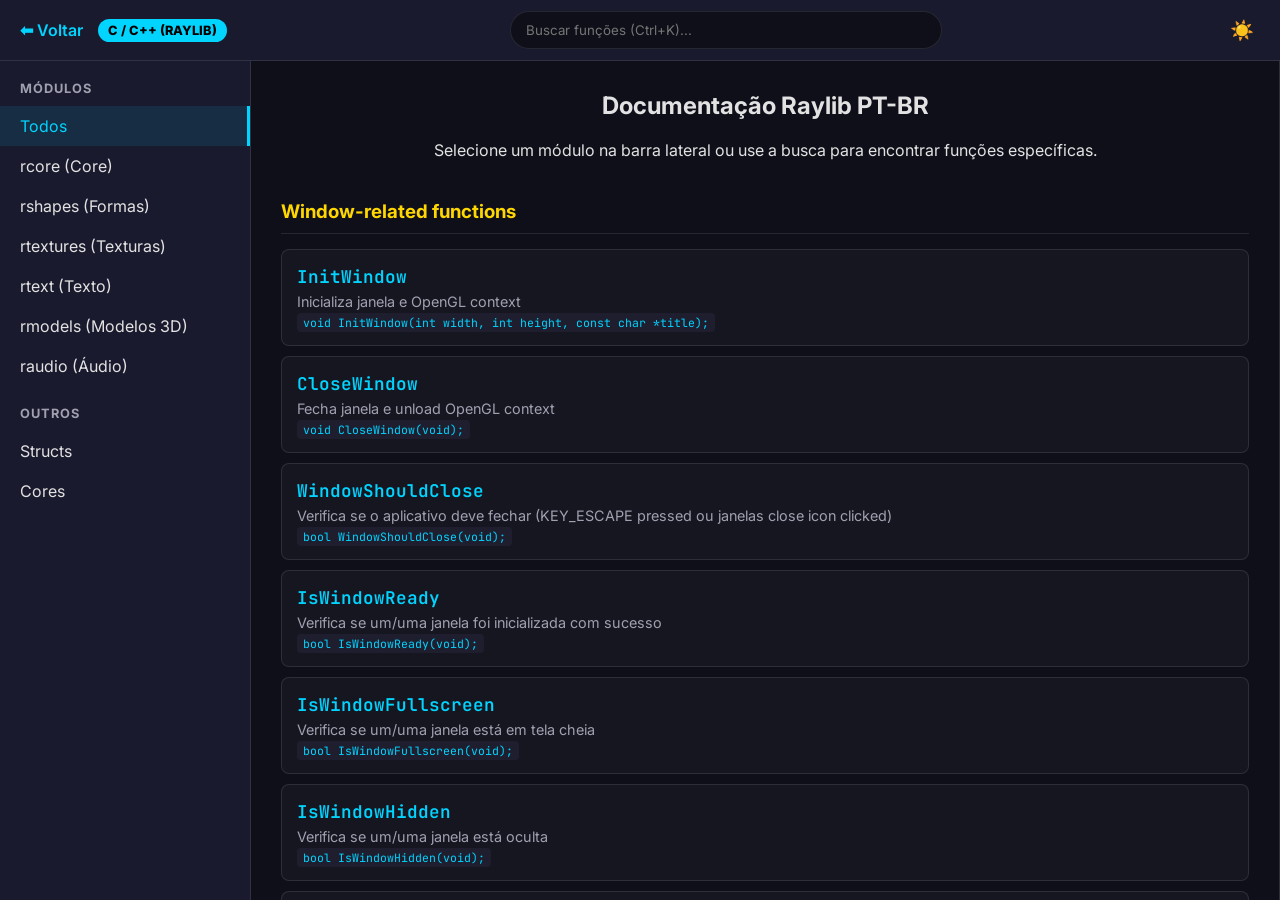
==== public/docs.html @ d9f0be06 "Initial commit - Modern Raylib documentation in PT-BR" ====
<!DOCTYPE html>
<html lang="pt-BR">
<head>
    <meta charset="UTF-8">
    <meta name="viewport" content="width=device-width, initial-scale=1.0">
    <title>Raylib Docs</title>
    <link rel="preconnect" href="https://fonts.googleapis.com">
    <link rel="preconnect" href="https://fonts.gstatic.com" crossorigin>
    <link href="https://fonts.googleapis.com/css2?family=Inter:wght@300;400;600&family=JetBrains+Mono:wght@400;700&display=swap" rel="stylesheet">
    <link rel="stylesheet" href="styles.css">
</head>
<body>
    <!-- Topbar -->
    <header class="topbar">
        <div class="logo">
            <a href="index.html">⬅ Voltar</a>
            <span id="current-lang-badge">Raylib</span>
        </div>
        <div class="search-container">
            <input type="text" id="search-input" placeholder="Buscar funções (Ctrl+K)...">
        </div>
        <div class="controls">
            <button id="theme-toggle">☀️</button>
        </div>
    </header>

    <div class="layout">
        <!-- Sidebar -->
        <aside class="sidebar">
            <nav id="nav-modules">
                <h3>Módulos</h3>
                <ul>
                    <li data-module="all" class="active">Todos</li>
                    <li data-module="rcore">rcore (Core)</li>
                    <li data-module="rshapes">rshapes (Formas)</li>
                    <li data-module="rtextures">rtextures (Texturas)</li>
                    <li data-module="rtext">rtext (Texto)</li>
                    <li data-module="rmodels">rmodels (Modelos 3D)</li>
                    <li data-module="raudio">raudio (Áudio)</li>
                </ul>
                
                <h3>Outros</h3>
                <ul>
                    <li data-view="structs">Structs</li>
                    <li data-view="colors">Cores</li>
                </ul>
            </nav>
        </aside>

        <!-- Main Content -->
        <main class="content">
            <div id="welcome-msg" class="welcome-msg">
                <h2>Documentação Raylib PT-BR</h2>
                <p>Selecione um módulo na barra lateral ou use a busca para encontrar funções específicas.</p>
                
                <div class="getting-started" id="getting-started-node" style="display: none;">
                    <h3>Começando com node-raylib</h3>
                    <pre><code>npm install raylib</code></pre>
                    <pre><code>const r = require('raylib');

r.InitWindow(800, 450, "Olá Mundo");
r.SetTargetFPS(60);

while (!r.WindowShouldClose()) {
    r.BeginDrawing();
    r.ClearBackground(r.RAYWHITE);
    r.DrawText("node-raylib funciona!", 190, 200, 20, r.LIGHTGRAY);
    r.EndDrawing();
}

r.CloseWindow();</code></pre>
                </div>
            </div>

            <div id="results-container">
                <!-- Functions will be rendered here -->
            </div>
        </main>

        <!-- Right Panel (Details) -->
        <aside class="details-panel" id="details-panel">
            <div class="details-content">
                <button id="close-details">×</button>
                <div id="details-body">
                    <p class="placeholder">Selecione uma função para ver os detalhes.</p>
                </div>
            </div>
        </aside>
    </div>

    <script src="data.js"></script>
    <script src="app.js"></script>
</body>
</html>
---- public/styles.css ----
:root {
    /* Dark Theme (Default) */
    --bg-main: #0f0f1a;
    --bg-sidebar: #1a1a2e;
    --bg-panel: #161625;
    --bg-card: rgba(255, 255, 255, 0.03);
    --bg-card-hover: rgba(255, 255, 255, 0.08);
    --text-main: #e2e2e2;
    --text-muted: #a0a0b0;
    --border-color: rgba(255, 255, 255, 0.1);
    --accent: #00d4ff;
    --accent-hover: #00b0d4;
    --raylib-yellow: #FFD700;
    --code-bg: #1e1e2f;
    --code-text: #00d4ff;
}

[data-theme="light"] {
    --bg-main: #f5f6f8;
    --bg-sidebar: #ffffff;
    --bg-panel: #ffffff;
    --bg-card: #ffffff;
    --bg-card-hover: #f0f2f5;
    --text-main: #1a1a2e;
    --text-muted: #5a5a6e;
    --border-color: #e0e0e0;
    --accent: #0077cc;
    --accent-hover: #005fa3;
    --raylib-yellow: #d4b200;
    --code-bg: #f0f2f5;
    --code-text: #005fa3;
}

body {
    margin: 0;
    font-family: 'Inter', sans-serif;
    background-color: var(--bg-main);
    color: var(--text-main);
    height: 100vh;
    display: flex;
    flex-direction: column;
    overflow: hidden;
    transition: background-color 0.3s, color 0.3s;
}

/* Typography */
h1, h2, h3, h4 { margin-top: 0; }
a { color: var(--accent); text-decoration: none; }
a:hover { text-decoration: underline; }
code {
    font-family: 'JetBrains Mono', monospace;
    background: var(--code-bg);
    color: var(--code-text);
    padding: 2px 6px;
    border-radius: 4px;
    font-size: 0.9em;
}
pre {
    background: var(--code-bg);
    padding: 15px;
    border-radius: 8px;
    overflow-x: auto;
}
pre code {
    background: transparent;
    color: var(--text-main);
    padding: 0;
}

/* Topbar */
.topbar {
    height: 60px;
    background: var(--bg-sidebar);
    border-bottom: 1px solid var(--border-color);
    display: flex;
    align-items: center;
    justify-content: space-between;
    padding: 0 20px;
    z-index: 10;
}

.logo {
    display: flex;
    align-items: center;
    gap: 15px;
    font-weight: 600;
}

#current-lang-badge {
    background: var(--accent);
    color: var(--bg-main);
    padding: 4px 10px;
    border-radius: 20px;
    font-size: 0.8rem;
    font-weight: 800;
    text-transform: uppercase;
}

.search-container input {
    width: 400px;
    padding: 10px 15px;
    border-radius: 20px;
    border: 1px solid var(--border-color);
    background: var(--bg-main);
    color: var(--text-main);
    font-family: 'Inter', sans-serif;
    outline: none;
    transition: border-color 0.2s;
}
.search-container input:focus {
    border-color: var(--accent);
}

.controls button {
    background: none;
    border: none;
    color: var(--text-main);
    font-size: 1.2rem;
    cursor: pointer;
}

/* Layout */
.layout {
    display: flex;
    flex: 1;
    overflow: hidden;
}

/* Sidebar */
.sidebar {
    width: 250px;
    background: var(--bg-sidebar);
    border-right: 1px solid var(--border-color);
    overflow-y: auto;
    padding: 20px 0;
}

.sidebar h3 {
    padding: 0 20px;
    color: var(--text-muted);
    font-size: 0.8rem;
    text-transform: uppercase;
    letter-spacing: 1px;
    margin-bottom: 10px;
}

.sidebar ul {
    list-style: none;
    padding: 0;
    margin: 0 0 20px 0;
}

.sidebar li {
    padding: 10px 20px;
    cursor: pointer;
    transition: background 0.2s;
    color: var(--text-main);
}

.sidebar li:hover {
    background: var(--bg-card-hover);
}

.sidebar li.active {
    background: rgba(0, 212, 255, 0.1);
    color: var(--accent);
    border-right: 3px solid var(--accent);
}

/* Main Content */
.content {
    flex: 1;
    overflow-y: auto;
    padding: 30px;
    scroll-behavior: smooth;
}

.welcome-msg {
    text-align: center;
    margin-bottom: 40px;
}

.getting-started {
    background: var(--bg-card);
    border: 1px solid var(--border-color);
    border-radius: 10px;
    padding: 20px;
    text-align: left;
    margin: 20px auto;
    max-width: 600px;
}

/* Function List */
.func-group {
    margin-bottom: 30px;
}

.func-group h3 {
    border-bottom: 1px solid var(--border-color);
    padding-bottom: 10px;
    margin-bottom: 15px;
    color: var(--raylib-yellow);
}

.func-card {
    background: var(--bg-card);
    border: 1px solid var(--border-color);
    border-radius: 8px;
    padding: 15px;
    margin-bottom: 10px;
    cursor: pointer;
    transition: all 0.2s;
}

.func-card:hover {
    background: var(--bg-card-hover);
    border-color: var(--accent);
}

.func-name {
    font-size: 1.1rem;
    font-weight: 600;
    color: var(--accent);
    margin-bottom: 5px;
    font-family: 'JetBrains Mono', monospace;
}

.func-desc {
    color: var(--text-muted);
    font-size: 0.9rem;
}

/* Details Panel */
.details-panel {
    width: 0;
    background: var(--bg-panel);
    border-left: 1px solid var(--border-color);
    overflow-y: auto;
    transition: width 0.3s ease;
}

.details-panel.open {
    width: 450px;
}

.details-content {
    padding: 30px;
    position: relative;
    white-space: normal;
}

#close-details {
    position: absolute;
    top: 20px;
    right: 20px;
    background: none;
    border: none;
    color: var(--text-muted);
    font-size: 1.5rem;
    cursor: pointer;
}
#close-details:hover {
    color: var(--text-main);
}

.detail-sig {
    margin: 20px 0;
    padding: 15px;
    background: var(--code-bg);
    border-radius: 8px;
    border-left: 4px solid var(--accent);
    font-family: 'JetBrains Mono', monospace;
    font-size: 0.9rem;
    color: var(--text-main);
    word-break: break-all;
}

.detail-example {
    margin-top: 20px;
}

/* Color Swatches */
.color-grid {
    display: grid;
    grid-template-columns: repeat(auto-fill, minmax(150px, 1fr));
    gap: 15px;
}

.color-card {
    background: var(--bg-card);
    border: 1px solid var(--border-color);
    border-radius: 8px;
    padding: 10px;
    text-align: center;
}

.color-swatch {
    height: 80px;
    border-radius: 4px;
    margin-bottom: 10px;
    border: 1px solid rgba(0,0,0,0.2);
}

.highlight {
    background-color: rgba(255, 215, 0, 0.3);
    border-radius: 2px;
}

/* Responsive */
@media (max-width: 1000px) {
    .details-panel.open { width: 350px; }
    .search-container input { width: 250px; }
}

@media (max-width: 768px) {
    .layout { flex-direction: column; }
    .sidebar { width: 100%; height: auto; border-right: none; border-bottom: 1px solid var(--border-color); display: flex; overflow-x: auto; padding: 10px;}
    .sidebar ul { display: flex; margin: 0; }
    .sidebar h3 { display: none; }
    .sidebar li { white-space: nowrap; }
    .details-panel.open { position: fixed; top: 60px; right: 0; bottom: 0; width: 100%; z-index: 20; }
}
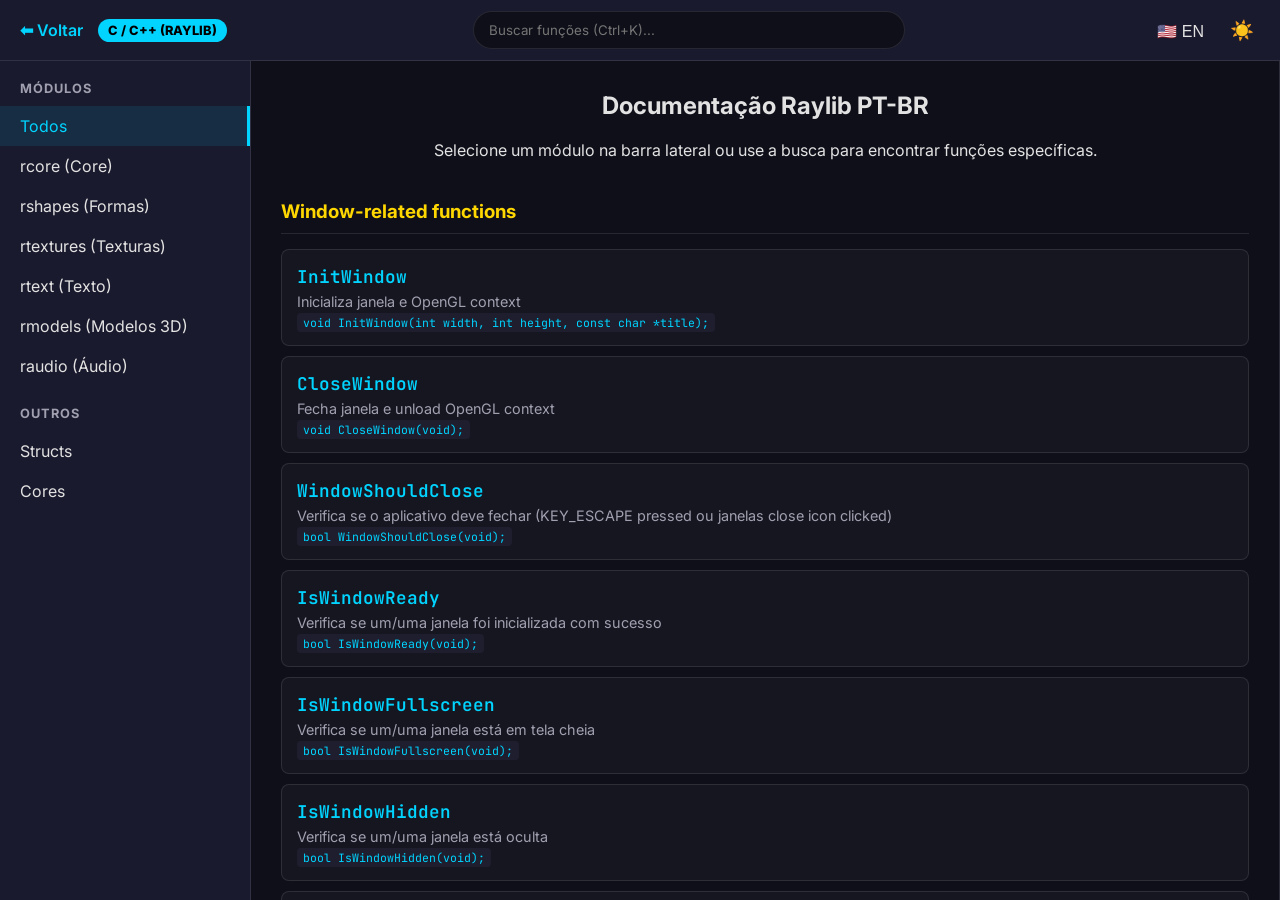
==== commit 1ed1189a: "feat: add English language toggle" ====
--- a/public/docs.html
+++ b/public/docs.html
@@ -20,6 +20,7 @@
             <input type="text" id="search-input" placeholder="Buscar funções (Ctrl+K)...">
         </div>
         <div class="controls">
+            <button id="ui-lang-toggle" title="Mudar idioma / Change language" style="font-size: 1rem; margin-right: 10px;">🇺🇸 EN</button>
             <button id="theme-toggle">☀️</button>
         </div>
     </header>
